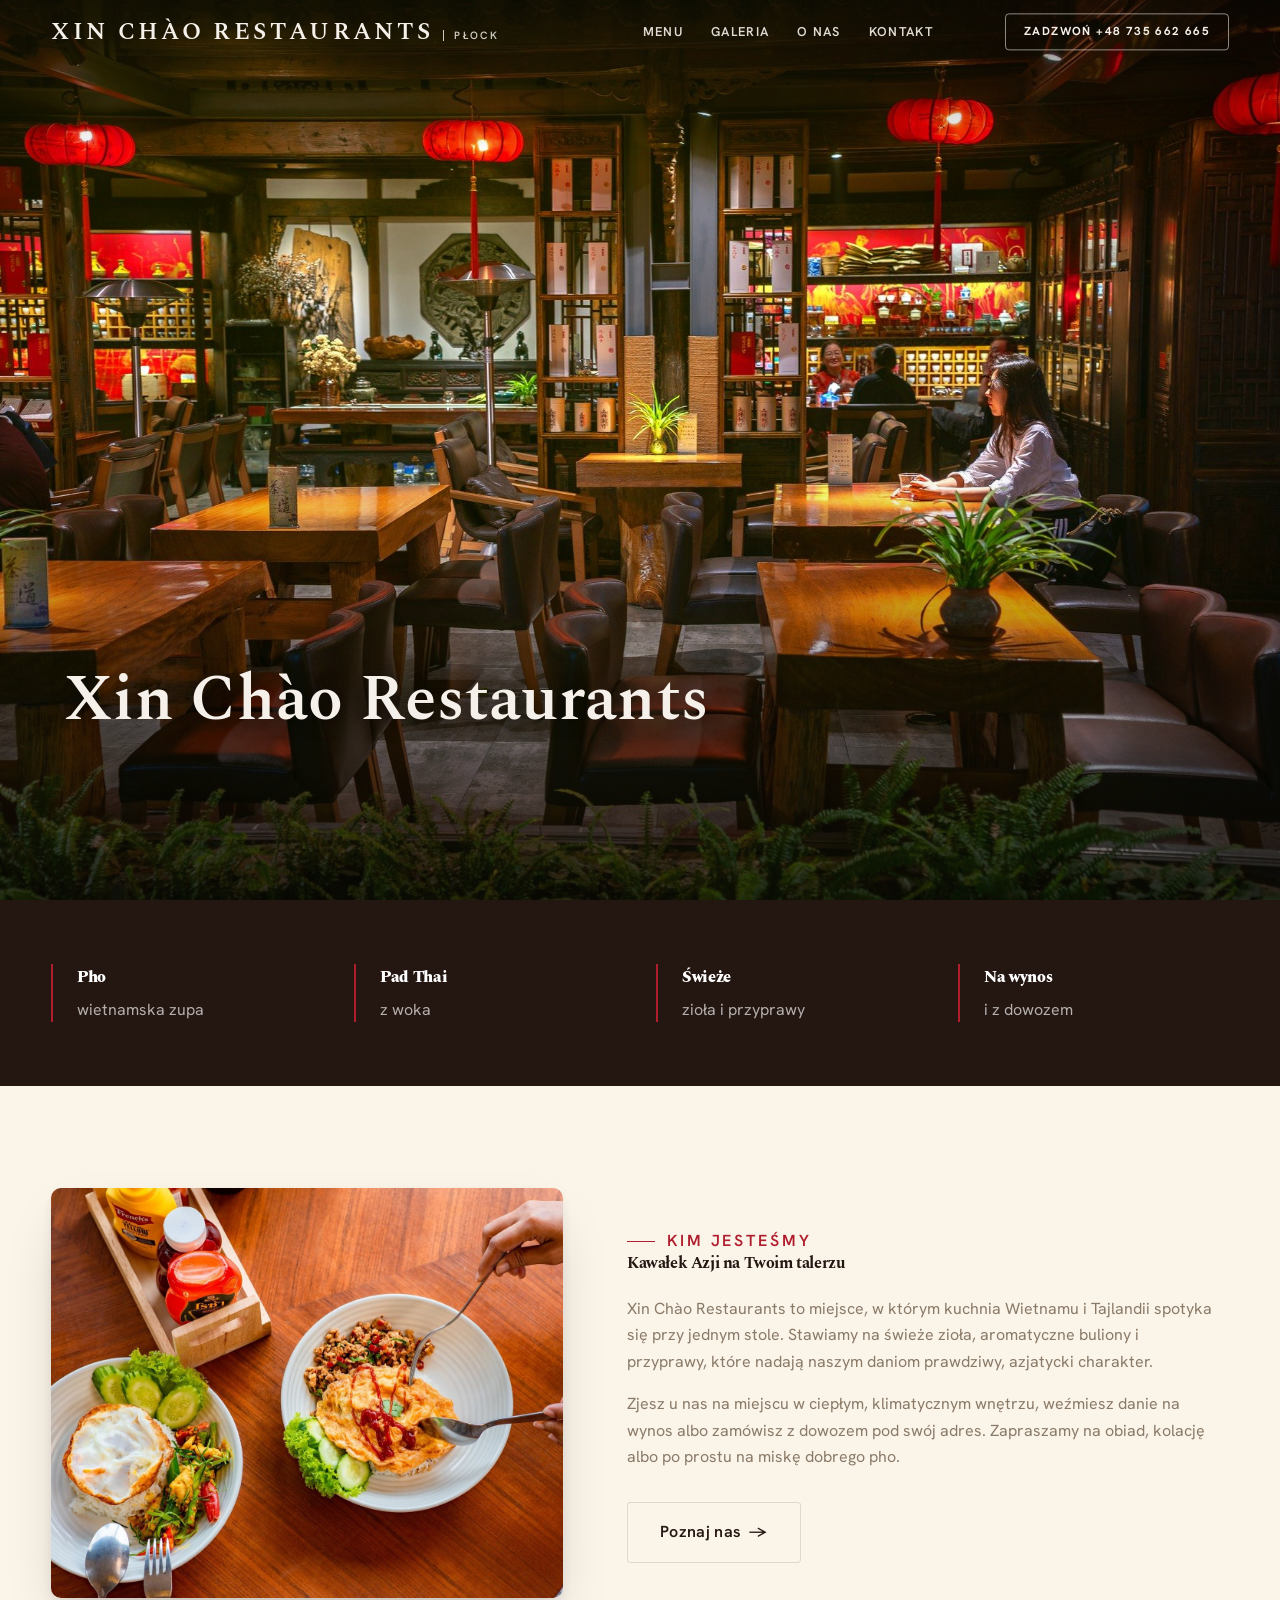
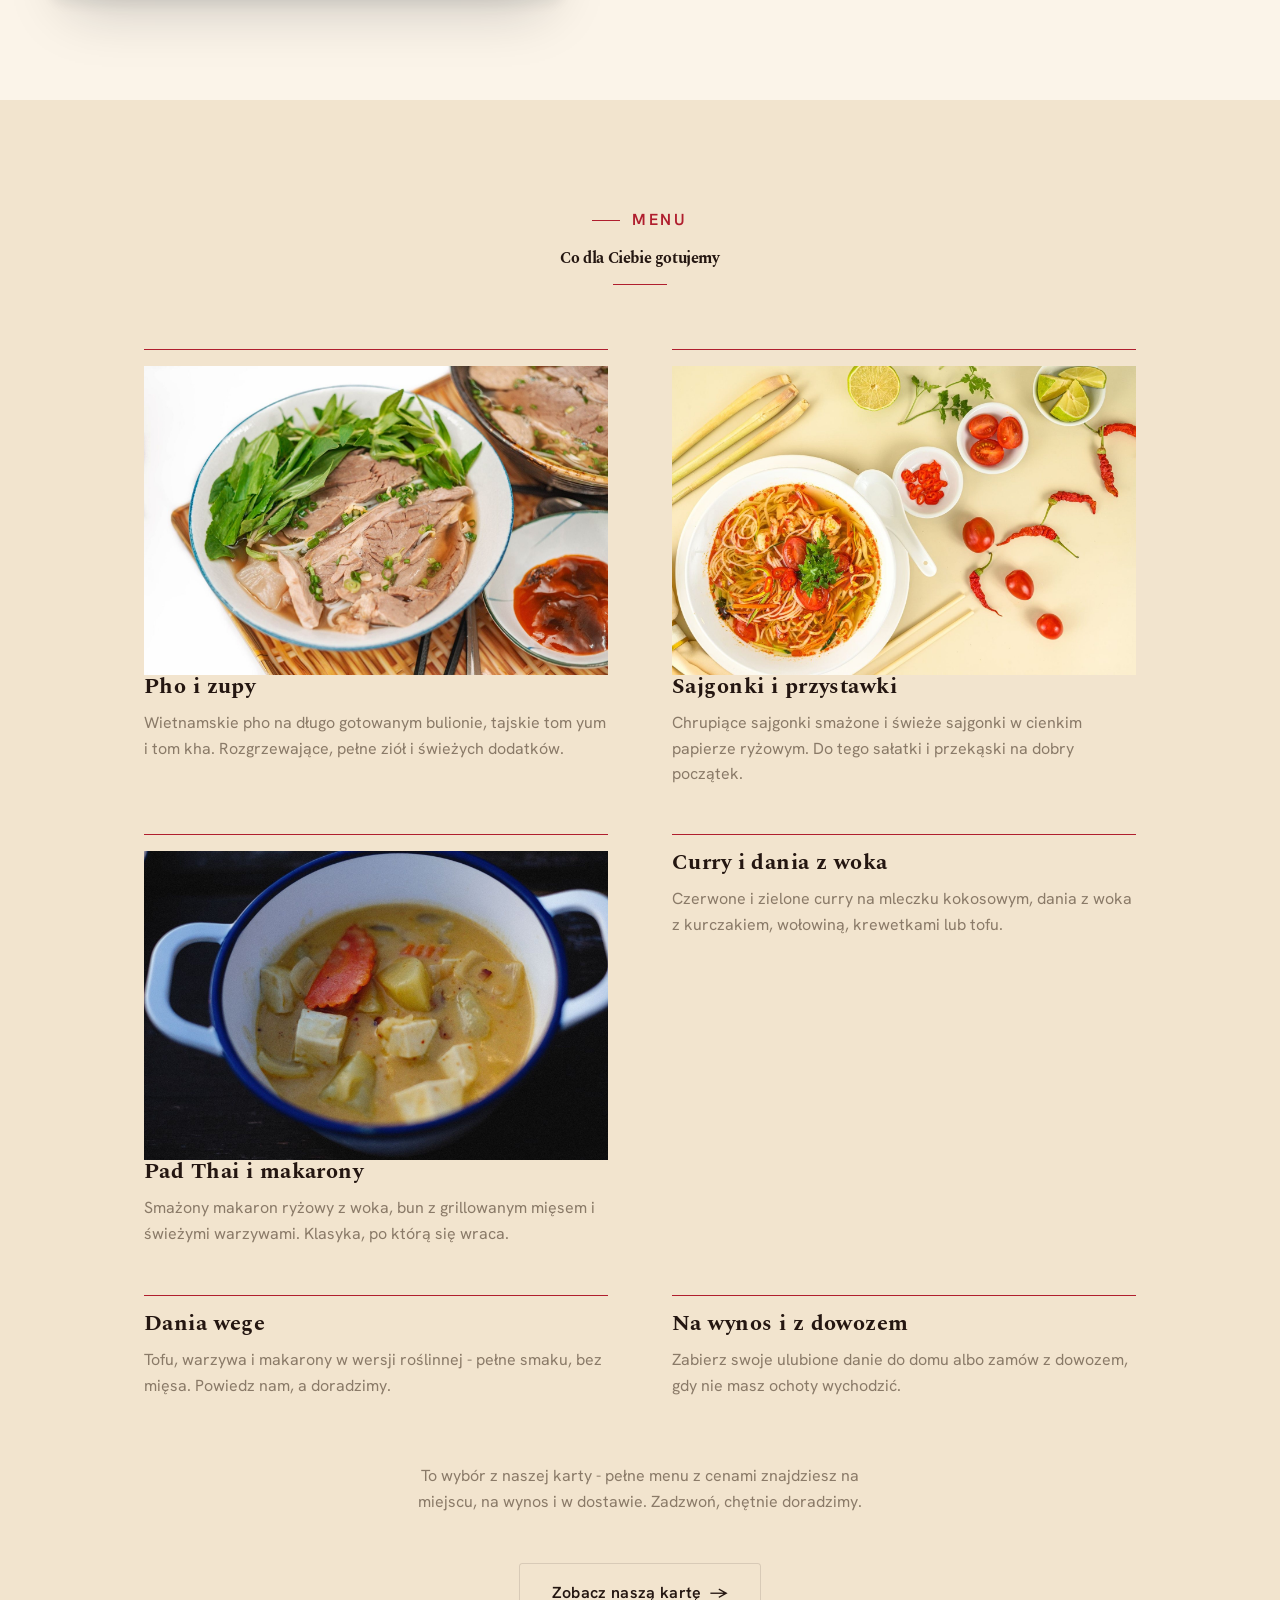
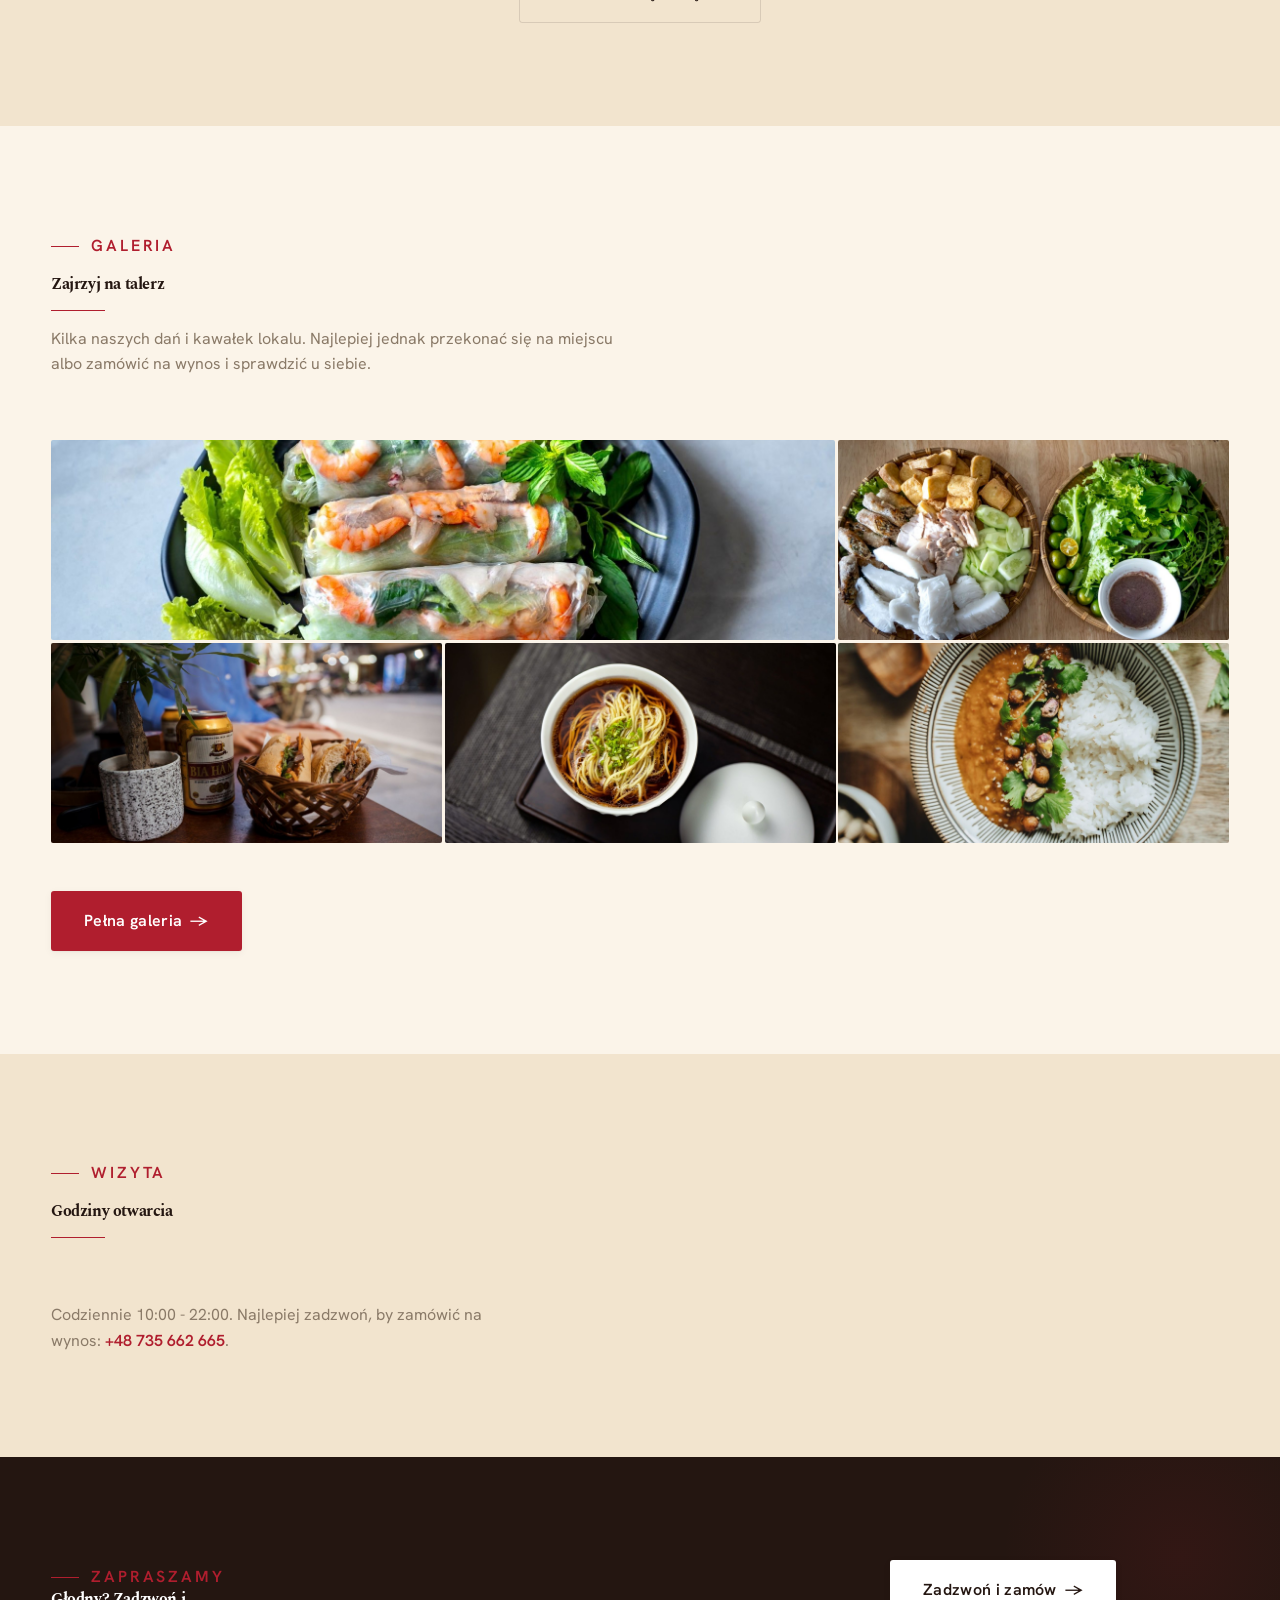
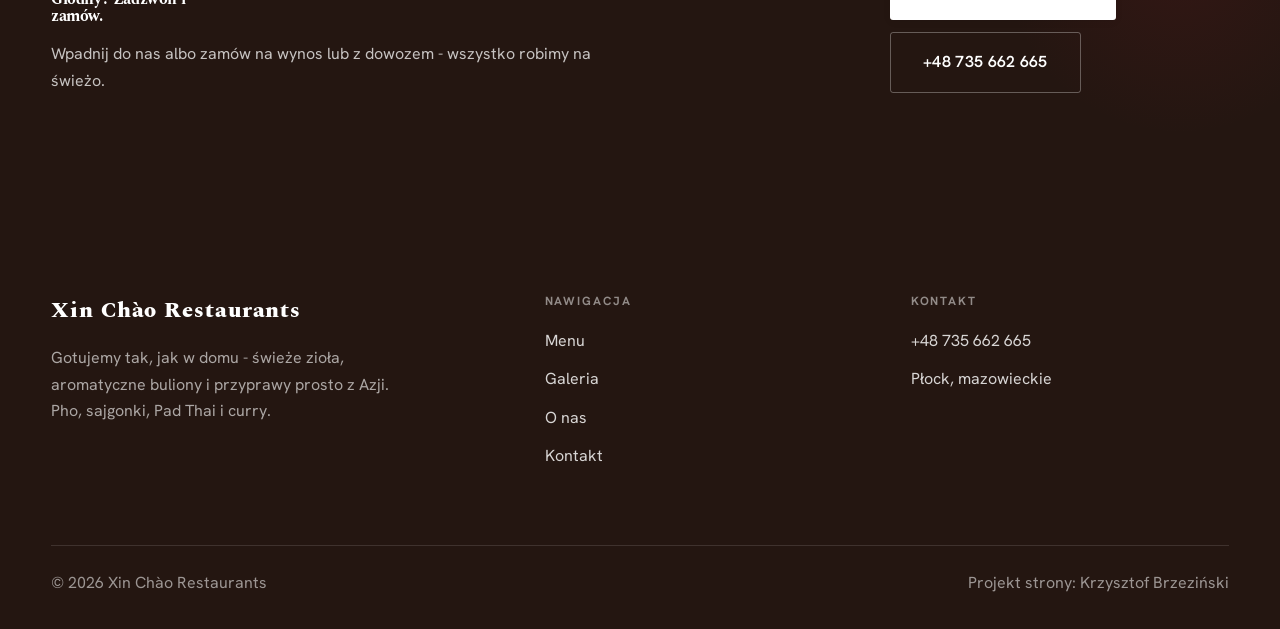
==== index.html @ 5e4e9ebb "Strona demo: xin-ch-o-restaurants" ====
<!DOCTYPE html>
<html lang="pl">
<head>
<meta charset="UTF-8">
<meta name="viewport" content="width=device-width, initial-scale=1.0">
<title>Xin Chào Restaurants - Kuchnia wietnamska i tajska · Płock</title>
<meta name="description" content="Xin Chào Restaurants - autentyczna kuchnia Wietnamu i Tajlandii, Płock. Pho, sajgonki, Pad Thai, aromatyczne curry i makarony. Na miejscu, na wynos i z dowozem.">
<link rel="preconnect" href="https://fonts.googleapis.com">
<link rel="preconnect" href="https://fonts.gstatic.com" crossorigin>
<link href="https://fonts.googleapis.com/css2?family=Spectral:wght@500;600;700&family=Hanken+Grotesk:wght@400;500;600&display=swap" rel="stylesheet">
<link rel="stylesheet" href="assets/styles.css">
</head>
<body>

<header class="nav">
  <div class="wrap nav-inner">
    <a class="brand" href="index.html"><span class="name">Xin Chào Restaurants</span><span class="sub">Płock</span></a>
    <nav class="nav-links">
      <a href="oferta.html">Menu</a>
      <a href="realizacje.html">Galeria</a>
      <a href="o-nas.html">O nas</a>
      <a href="kontakt.html">Kontakt</a>
      <a href="tel:+48735662665" class="btn btn-accent">Zadzwoń +48 735 662 665</a>
    </nav>
    <button class="nav-toggle" aria-label="Menu"><span></span><span></span><span></span></button>
  </div>
</header>

<section class="hero-gastro">
  <img class="hg-bg" src="img/hero.jpg" alt="Xin Chào Restaurants">
  <div class="hg-veil"></div>
  <p class="hg-tagline">Xin Chào Restaurants</p>
</section>
<section class="strip" style="padding-block:0">
  <div class="wrap">
    <div class="item reveal"><div class="k">Pho</div><div class="v">wietnamska zupa</div></div>
    <div class="item reveal"><div class="k">Pad Thai</div><div class="v">z woka</div></div>
    <div class="item reveal"><div class="k">Świeże</div><div class="v">zioła i przyprawy</div></div>
    <div class="item reveal"><div class="k">Na wynos</div><div class="v">i z dowozem</div></div>
  </div>
</section>
<section>
  <div class="wrap split">
    <div class="split-art reveal"><img src="img/g5.jpg" alt="Xin Chào Restaurants - nasz lokal" loading="lazy"></div>
    <div class="split-copy reveal">
      <span class="eyebrow">Kim jesteśmy</span>
      <h2>Kawałek Azji na Twoim talerzu</h2>
      <p class="muted">Xin Chào Restaurants to miejsce, w którym kuchnia Wietnamu i Tajlandii spotyka się przy jednym stole. Stawiamy na świeże zioła, aromatyczne buliony i przyprawy, które nadają naszym daniom prawdziwy, azjatycki charakter.</p>
      <p class="muted">Zjesz u nas na miejscu w ciepłym, klimatycznym wnętrzu, weźmiesz danie na wynos albo zamówisz z dowozem pod swój adres. Zapraszamy na obiad, kolację albo po prostu na miskę dobrego pho.</p>
      <a href="o-nas.html" class="btn btn-ghost">Poznaj nas <span class="arr">→</span></a>
    </div>
  </div>
</section>
<section id="menu" class="menu-sec">
  <div class="wrap">
    <div class="head center reveal">
      <span class="eyebrow">Menu</span>
      <h2>Co dla Ciebie gotujemy</h2>
    </div>
    <div class="menu-cats has-prev">
      <div class="menu-cat reveal"><img class="mc-prev" src="img/g1.jpg" alt="" loading="lazy"><h3>Pho i zupy</h3><p>Wietnamskie pho na długo gotowanym bulionie, tajskie tom yum i tom kha. Rozgrzewające, pełne ziół i świeżych dodatków.</p></div>
      <div class="menu-cat reveal"><img class="mc-prev" src="img/g3.jpg" alt="" loading="lazy"><h3>Sajgonki i przystawki</h3><p>Chrupiące sajgonki smażone i świeże sajgonki w cienkim papierze ryżowym. Do tego sałatki i przekąski na dobry początek.</p></div>
      <div class="menu-cat reveal"><img class="mc-prev" src="img/g4.jpg" alt="" loading="lazy"><h3>Pad Thai i makarony</h3><p>Smażony makaron ryżowy z woka, bun z grillowanym mięsem i świeżymi warzywami. Klasyka, po którą się wraca.</p></div>
      <div class="menu-cat reveal"><h3>Curry i dania z woka</h3><p>Czerwone i zielone curry na mleczku kokosowym, dania z woka z kurczakiem, wołowiną, krewetkami lub tofu.</p></div>
      <div class="menu-cat reveal"><h3>Dania wege</h3><p>Tofu, warzywa i makarony w wersji roślinnej - pełne smaku, bez mięsa. Powiedz nam, a doradzimy.</p></div>
      <div class="menu-cat reveal"><h3>Na wynos i z dowozem</h3><p>Zabierz swoje ulubione danie do domu albo zamów z dowozem, gdy nie masz ochoty wychodzić.</p></div>
    </div>
    <p class="menu-note">To wybór z naszej karty - pełne menu z cenami znajdziesz na miejscu, na wynos i w dostawie. Zadzwoń, chętnie doradzimy.</p>
    <div style="text-align:center;margin-top:var(--space-7)" class="reveal"><a href="oferta.html" class="btn btn-ghost">Zobacz naszą kartę <span class="arr">→</span></a></div>
  </div>
</section>
<section>
  <div class="wrap">
    <div class="head reveal">
      <span class="eyebrow">Galeria</span>
      <h2>Zajrzyj na talerz</h2>
      <p>Kilka naszych dań i kawałek lokalu. Najlepiej jednak przekonać się na miejscu albo zamówić na wynos i sprawdzić u siebie.</p>
    </div>
    <div class="gallery">
      <div class="tile t-two3 reveal"><img src="img/g2.jpg" alt="Świeże sajgonki" loading="lazy"><div class="cap">Świeże sajgonki</div></div>
      <div class="tile t-third reveal"><img src="img/g6.jpg" alt="Bun z grillowanym mięsem" loading="lazy"><div class="cap">Bun z grillowanym mięsem</div></div>
      <div class="tile t-third reveal"><img src="img/g7.jpg" alt="Xin Chào Restaurants" loading="lazy"></div>
      <div class="tile t-third reveal"><img src="img/g8.jpg" alt="Xin Chào Restaurants" loading="lazy"></div>
      <div class="tile t-third reveal"><img src="img/g9.jpg" alt="Xin Chào Restaurants" loading="lazy"></div>
    </div>
    <div style="margin-top:var(--space-7)" class="reveal"><a href="realizacje.html" class="btn btn-accent">Pełna galeria <span class="arr">→</span></a></div>
  </div>
</section>
<section class="trust">
  <div class="wrap">
    <div class="head reveal">
      <span class="eyebrow">Wizyta</span>
      <h2>Godziny otwarcia</h2>
    </div>
    <p class="reveal" style="color:var(--muted);max-width:48ch">Codziennie 10:00 - 22:00. Najlepiej zadzwoń, by zamówić na wynos: <a href="tel:+48735662665" style="color:var(--accent);font-weight:600">+48 735 662 665</a>.</p>
  </div>
</section>
<section class="cta">
  <div class="wrap">
    <div class="reveal">
      <span class="eyebrow">Zapraszamy</span>
      <h2>Głodny? Zadzwoń i zamów.</h2>
      <p>Wpadnij do nas albo zamów na wynos lub z dowozem - wszystko robimy na świeżo.</p>
    </div>
    <div class="cta-actions reveal">
      <a href="kontakt.html" class="btn btn-light">Zadzwoń i zamów <span class="arr">→</span></a>
      <a href="tel:+48735662665" class="btn btn-ghost" style="color:#fff;border-color:rgba(255,255,255,.3)">+48 735 662 665</a>
    </div>
  </div>
</section>

<footer>
  <div class="wrap">
    <div class="foot-grid">
      <div class="foot-brand">
        <div class="name">Xin Chào Restaurants</div>
        <p>Gotujemy tak, jak w domu - świeże zioła, aromatyczne buliony i przyprawy prosto z Azji. Pho, sajgonki, Pad Thai i curry.</p>
      </div>
      <div class="foot-col">
        <h4>Nawigacja</h4>
        <a href="oferta.html">Menu</a>
        <a href="realizacje.html">Galeria</a>
        <a href="o-nas.html">O nas</a>
        <a href="kontakt.html">Kontakt</a>
      </div>
      <div class="foot-col">
        <h4>Kontakt</h4>
        <a href="tel:+48735662665">+48 735 662 665</a>
        <p>Płock, mazowieckie</p>
      </div>
    </div>
    <div class="foot-bot">
      <span>© 2026 Xin Chào Restaurants</span>
      <span>Projekt strony: Krzysztof Brzeziński</span>
    </div>
  </div>
</footer>
<div class="sticky-reserve"><a class="sr-book" href="kontakt.html">Zadzwoń i zamów</a><a class="sr-call" href="tel:+48735662665" aria-label="Zadzwoń"><svg class="ico-tel" width="16" height="16" viewBox="0 0 24 24" fill="none" aria-hidden="true"><path d="M6.6 10.8a15.5 15.5 0 0 0 6.6 6.6l2.2-2.2a1 1 0 0 1 1-.24 11.4 11.4 0 0 0 3.6.58 1 1 0 0 1 1 1V20a1 1 0 0 1-1 1A17 17 0 0 1 3 4a1 1 0 0 1 1-1h3.5a1 1 0 0 1 1 1c0 1.25.2 2.46.58 3.6a1 1 0 0 1-.25 1l-2.23 2.2Z" fill="currentColor"/></svg></a></div>

<script src="assets/main.js"></script>
</body>
</html>
---- assets/styles.css ----
/* ============================================================
   STOLBASZ — premium, architektoniczny B2B fit-out
   Jasna paleta, zero brązu. System wg premium-web-craft.
   Projekt strony: Krzysztof Brzeziński
   ============================================================ */

:root{
  /* PALETA — jasna, architektoniczna, chłodna */
  --paper:#FBF4E9;          /* główne tło */
  --paper-2:#F2E4CE;        /* sekcje alternatywne (chłodny jasny szary) */
  --paper-3:#F2E4CE;        /* delikatne wypełnienia */
  --ink:#241611;            /* tekst główny — chłodny grafit */
  --ink-soft:#43291F;       /* nagłówki drugorzędne */
  --muted:#8A7A68;          /* tekst poboczny */
  --line:rgba(36,22,17,.12);/* hairline */
  --accent:#B01E2E;         /* stonowany petrol-slate — jedyny akcent */
  --accent-d:#8A121F;
  --accent-soft:rgba(176,30,46,.10);
  --dark:#241611;           /* sekcje ciemne (stopka/CTA) */

  /* ODSTĘPY — skala 4/8 */
  --space-1:4px; --space-2:8px; --space-3:12px; --space-4:16px; --space-5:24px;
  --space-6:32px; --space-7:48px; --space-8:64px; --space-9:96px; --space-10:128px;

  /* TYPOGRAFIA — fluid clamp() */
  --text-sm:clamp(.82rem,.8rem+.1vw,.9rem);
  --text-base:clamp(1rem,.97rem+.15vw,1.1rem);
  --text-lg:clamp(1.12rem,1.05rem+.3vw,1.3rem);
  --text-h3:clamp(1.2rem,1.1rem+.5vw,1.5rem);
  --text-h2:clamp(1.9rem,1.5rem+1.9vw,2.8rem);
  --text-h1:clamp(2.6rem,1.9rem+3.6vw,4.6rem);

  /* PROMIENIE — architektoniczne, raczej ostre */
  --r-sm:3px; --r-md:6px; --r-lg:10px;

  /* RUCH */
  --ease:cubic-bezier(.25,.46,.45,.94); --dur:.24s;

  /* CIENIE — miękkie, warstwowe */
  --sh-sm:0 1px 2px rgba(16,24,32,.04), 0 2px 8px rgba(16,24,32,.05);
  --sh-md:0 2px 6px rgba(16,24,32,.05), 0 12px 28px -8px rgba(16,24,32,.12);
  --sh-lg:0 6px 14px rgba(16,24,32,.07), 0 26px 56px -18px rgba(16,24,32,.22);

  --hairline:1px solid var(--line);

  --font-display:'Spectral',serif;
  --font-body:'Hanken Grotesk',sans-serif;
}

*{box-sizing:border-box;margin:0;padding:0}
html{scroll-behavior:smooth}
body{
  font-family:var(--font-body);
  font-size:var(--text-base);
  line-height:1.65;
  color:var(--ink);
  background:var(--paper);
  -webkit-font-smoothing:antialiased;
  text-rendering:optimizeLegibility;
}
img{max-width:100%;display:block}
a{color:inherit;text-decoration:none}

.wrap{width:min(92%,1180px);margin-inline:auto}
section{padding-block:clamp(52px,6.5vw,96px)}

h1,h2,h3{font-family:var(--font-display);font-weight:700;line-height:1.08;letter-spacing:-.02em;color:var(--ink)}
h1{font-size:var(--text-h1);letter-spacing:-.035em}
h2{font-size:var(--text-h2);letter-spacing:-.025em}
h3{font-size:var(--text-h3)}
p{max-width:65ch}

.eyebrow{
  font-family:var(--font-body);
  font-size:var(--text-sm);
  font-weight:600;
  letter-spacing:.18em;
  text-transform:uppercase;
  color:var(--accent);
  display:inline-flex;align-items:center;gap:var(--space-3);
}
.eyebrow::before{content:"";width:28px;height:1px;background:var(--accent);display:inline-block}

.muted{color:var(--muted)}
.lead{font-size:var(--text-lg);line-height:1.55;color:var(--ink-soft);max-width:50ch}

/* ---------- BUTTONS ---------- */
.btn{
  display:inline-flex;align-items:center;gap:var(--space-2);
  font-weight:600;font-size:var(--text-sm);letter-spacing:.02em;
  padding:var(--space-4) var(--space-6);
  border-radius:var(--r-sm);
  transition:transform var(--dur) var(--ease),box-shadow var(--dur) var(--ease),background var(--dur) var(--ease);
  cursor:pointer;border:1px solid transparent;
}
.btn-accent{background:var(--accent);color:#fff;box-shadow:var(--sh-sm)}
.btn-accent:hover{background:var(--accent-d);transform:translateY(-2px);box-shadow:var(--sh-md)}
.btn-accent:active{transform:translateY(0);box-shadow:var(--sh-sm)}
.btn-ghost{background:transparent;color:var(--ink);border-color:var(--line)}
.btn-ghost:hover{border-color:var(--accent);color:var(--accent);transform:translateY(-2px)}
.btn-light{background:#fff;color:var(--ink);box-shadow:var(--sh-sm)}
.btn-light:hover{transform:translateY(-2px);box-shadow:var(--sh-md)}
.btn .arr{transition:transform var(--dur) var(--ease)}
.btn:hover .arr{transform:translateX(4px)}

/* ---------- NAV ---------- */
.nav{
  position:sticky;top:0;z-index:50;
  background:color-mix(in srgb,var(--paper) 88%,transparent);
  backdrop-filter:saturate(140%) blur(10px);
  border-bottom:var(--hairline);
}
.nav-inner{display:flex;align-items:center;justify-content:space-between;height:72px}
.brand{display:flex;flex-direction:column;line-height:1}
.brand .name{font-family:var(--font-display);font-weight:800;font-size:1.35rem;letter-spacing:.04em}
.brand .sub{font-size:.62rem;letter-spacing:.34em;text-transform:uppercase;color:var(--muted);margin-top:5px}
.nav-links{display:flex;align-items:center;gap:var(--space-6)}
.nav-links a{font-size:var(--text-sm);font-weight:500;color:var(--ink-soft);position:relative;padding-block:4px;transition:color var(--dur) var(--ease)}
.nav-links a::after{content:"";position:absolute;left:0;bottom:0;width:0;height:1.5px;background:var(--accent);transition:width var(--dur) var(--ease)}
.nav-links a:hover,.nav-links a.active{color:var(--ink)}
.nav-links a:hover::after,.nav-links a.active::after{width:100%}
.nav-links .btn{padding:var(--space-2) var(--space-5)}
/* przyciski w nav: właściwy kolor (przebij .nav-links a) + bez podkreślenia */
.nav-links a.btn-accent{color:#fff}
.nav-links a.btn-ghost,.nav-links a.btn-light{color:var(--ink)}
.nav-links a.btn::after{display:none}
.nav-toggle{display:none;background:none;border:none;cursor:pointer;flex-direction:column;gap:5px;padding:8px}
.nav-toggle span{width:24px;height:2px;background:var(--ink);transition:var(--dur)}

/* ---------- HERO (split) ---------- */
.hero{position:relative;overflow:hidden;border-bottom:var(--hairline)}
.hero-grid{display:grid;grid-template-columns:1.05fr .95fr;gap:clamp(24px,4vw,60px);align-items:center;
  padding-block:clamp(36px,4.5vw,64px)}
.hero-copy .eyebrow{margin-bottom:var(--space-5)}
.hero-copy h1{margin-bottom:var(--space-5)}
.hero-copy .lead{margin-bottom:var(--space-7)}
.hero-actions{display:flex;flex-wrap:wrap;gap:var(--space-4)}
.hero-art{position:relative;aspect-ratio:4/3;border-radius:var(--r-lg);overflow:hidden;box-shadow:var(--sh-lg)}
.hero-art img{width:100%;height:100%;object-fit:cover}
.hero-art::after{content:"";position:absolute;inset:0;background:linear-gradient(180deg,transparent 55%,rgba(18,24,28,.28))}
.hero-badge{position:absolute;left:var(--space-5);bottom:var(--space-5);z-index:2;
  background:rgba(252,252,251,.94);backdrop-filter:blur(4px);
  border-radius:var(--r-md);padding:var(--space-4) var(--space-5);box-shadow:var(--sh-md);max-width:78%}
.hero-badge strong{display:block;font-family:var(--font-display);font-size:1rem;letter-spacing:-.01em}
.hero-badge span{font-size:var(--text-sm);color:var(--muted)}

/* ---------- HERO duży / kinowy (strona główna) ---------- */
.hero-cine{position:relative;min-height:clamp(560px,82vh,840px);min-height:clamp(560px,82svh,840px);display:flex;align-items:center;overflow:hidden;border-bottom:var(--hairline)}
.hero-cine>img{position:absolute;inset:0;width:100%;height:100%;object-fit:cover;z-index:0}
.hero-cine::after{content:"";position:absolute;inset:0;z-index:1;
  background:linear-gradient(95deg,rgba(13,18,23,.86) 0%,rgba(13,18,23,.64) 32%,rgba(13,18,23,.24) 62%,rgba(13,18,23,.04) 100%)}
.hero-cine .wrap{position:relative;z-index:2;padding-block:var(--space-8)}
.hero-cine .hero-copy{max-width:660px}
.hero-cine .eyebrow{color:#fff;margin-bottom:var(--space-5)}
.hero-cine .eyebrow::before{background:#fff}
.hero-cine h1{color:#fff;margin-bottom:var(--space-5);font-size:clamp(2.9rem,2rem+4.4vw,5.2rem)}
.hero-cine .lead{color:rgba(255,255,255,.92);max-width:48ch;margin-bottom:var(--space-7)}
.hero-cine .hero-actions{display:flex;flex-wrap:wrap;gap:var(--space-4)}
@media(max-width:680px){
  .hero-cine{min-height:clamp(520px,76vh,640px);min-height:clamp(520px,76svh,640px);align-items:flex-end}
  .hero-cine::after{background:linear-gradient(0deg,rgba(13,18,23,.9) 6%,rgba(13,18,23,.45) 55%,rgba(13,18,23,.25) 100%)}
  .hero-cine .wrap{padding-bottom:var(--space-9)}
}

/* full-bleed hero variant (podstrony) */
.pagehead{position:relative;min-height:46vh;min-height:46svh;display:flex;align-items:flex-end;overflow:hidden;border-bottom:var(--hairline)}
.pagehead img{position:absolute;inset:0;width:100%;height:100%;object-fit:cover}
.pagehead::after{content:"";position:absolute;inset:0;background:linear-gradient(180deg,rgba(18,24,28,.25),rgba(18,24,28,.62))}
.pagehead .wrap{position:relative;z-index:2;padding-block:var(--space-9);color:#fff}
.pagehead h1{color:#fff;max-width:18ch}
.pagehead .eyebrow{color:#fff}
.pagehead .eyebrow::before{background:#fff}
.pagehead p{color:rgba(255,255,255,.86);margin-top:var(--space-4);max-width:54ch}

/* ---------- STRIP (pasek skrótów / liczby) ---------- */
.strip{background:var(--dark);color:#fff}
.strip .wrap{display:grid;grid-template-columns:repeat(4,1fr);gap:var(--space-6);padding-block:var(--space-8)}
.strip .item .k{font-family:var(--font-display);font-size:clamp(1.6rem,1.2rem+1.4vw,2.4rem);font-weight:800;letter-spacing:-.02em;color:#fff}
.strip .item .v{font-size:var(--text-sm);color:rgba(255,255,255,.66);margin-top:var(--space-2);line-height:1.45}
.strip .item{border-left:2px solid var(--accent);padding-left:var(--space-5)}

/* ---------- SECTION HEAD ---------- */
.head{max-width:48rem;margin-bottom:var(--space-8)}
.head.center{margin-inline:auto;text-align:center}
.head .eyebrow{margin-bottom:var(--space-4)}
.head h2{margin-bottom:var(--space-4)}
.head p{color:var(--muted);font-size:var(--text-lg);line-height:1.55}
.head.center p{margin-inline:auto}

/* ---------- INTRO SPLIT ---------- */
.split{display:grid;grid-template-columns:.92fr 1.08fr;gap:clamp(28px,5vw,80px);align-items:center}
.split.rev{grid-template-columns:1.08fr .92fr}
.split.rev .split-art{order:-1}
.split-art{position:relative;aspect-ratio:5/4;border-radius:var(--r-lg);overflow:hidden;box-shadow:var(--sh-lg)}
.split-art img{width:100%;height:100%;object-fit:cover}
.split-copy h2{margin-bottom:var(--space-5)}
.split-copy p+p{margin-top:var(--space-4)}
.split-copy .btn{margin-top:var(--space-6)}

/* ---------- SERVICES (zakres) ---------- */
.svc-grid{display:grid;grid-template-columns:repeat(auto-fit,minmax(280px,1fr));gap:var(--space-5)}
.svc{background:#fff;border:var(--hairline);border-radius:var(--r-md);padding:var(--space-7) var(--space-6);
  transition:transform var(--dur) var(--ease),box-shadow var(--dur) var(--ease),border-color var(--dur) var(--ease);
  position:relative;overflow:hidden}
.svc::before{content:"";position:absolute;left:0;top:0;width:3px;height:0;background:var(--accent);transition:height var(--dur) var(--ease)}
.svc:hover{transform:translateY(-4px);box-shadow:var(--sh-md);border-color:transparent}
.svc:hover::before{height:100%}
.svc .ic{font-family:var(--font-display);font-size:.8rem;font-weight:700;letter-spacing:.12em;color:var(--accent);margin-bottom:var(--space-4)}
.svc h3{margin-bottom:var(--space-3);font-size:1.22rem}
.svc p{color:var(--muted);font-size:var(--text-base);line-height:1.6}

/* big detailed service rows */
.svc-row{display:grid;grid-template-columns:.8fr 1.2fr;gap:clamp(20px,4vw,60px);align-items:center;padding-block:var(--space-8)}
.svc-row+.svc-row{border-top:var(--hairline)}
.svc-row.rev{grid-template-columns:1.2fr .8fr}
.svc-row.rev .svc-row-art{order:-1}
.svc-row-art{aspect-ratio:4/3;border-radius:var(--r-md);overflow:hidden;box-shadow:var(--sh-md)}
.svc-row-art img{width:100%;height:100%;object-fit:cover}
.svc-row h3{font-size:1.5rem;margin-bottom:var(--space-4)}
.svc-row .num{font-family:var(--font-display);font-size:.85rem;font-weight:700;letter-spacing:.14em;color:var(--accent);display:block;margin-bottom:var(--space-3)}
.svc-row ul{list-style:none;margin-top:var(--space-4);display:flex;flex-direction:column;gap:var(--space-2)}
.svc-row li{position:relative;padding-left:var(--space-5);color:var(--muted);font-size:var(--text-base)}
.svc-row li::before{content:"";position:absolute;left:0;top:.62em;width:8px;height:1px;background:var(--accent)}

/* ---------- GALLERY (realizacje) ---------- */
.gallery{display:grid;grid-template-columns:repeat(12,1fr);gap:var(--space-4);grid-auto-rows:200px}
/* GALERIA MASONRY — pionowe zdjęcia (portrety beauty/wellness) bez przycinania: kolumny, height auto */
.gallery-masonry{column-count:3;column-gap:var(--space-4)}
@media(max-width:900px){.gallery-masonry{column-count:2}}
@media(max-width:560px){.gallery-masonry{column-count:1}}
.gallery-masonry .m-tile{break-inside:avoid;margin:0 0 var(--space-4);padding:0;position:relative;overflow:hidden;border-radius:var(--r-md);border:1px solid var(--line)}
.gallery-masonry .m-tile img{width:100%;height:auto;display:block}
.gallery-masonry .m-tile .cap{position:absolute;left:0;right:0;bottom:0;padding:var(--space-4);color:#fff;background:linear-gradient(0deg,rgba(0,0,0,.55),transparent);font-size:var(--text-sm)}
.tile{position:relative;overflow:hidden;border-radius:var(--r-md);box-shadow:var(--sh-sm);
  transition:transform var(--dur) var(--ease),box-shadow var(--dur) var(--ease)}
.tile img{width:100%;height:100%;object-fit:cover;transition:transform .6s var(--ease)}
.tile:hover{box-shadow:var(--sh-md)}
.tile:hover img{transform:scale(1.05)}
.tile .cap{position:absolute;left:0;right:0;bottom:0;padding:var(--space-5) var(--space-4) var(--space-4);
  background:linear-gradient(transparent,rgba(18,24,28,.78));color:#fff;
  font-size:var(--text-sm);font-weight:600;letter-spacing:.01em;
  opacity:0;transform:translateY(8px);transition:var(--dur) var(--ease)}
.tile:hover .cap{opacity:1;transform:translateY(0)}
.tile .cap small{display:block;font-weight:400;opacity:.78;letter-spacing:.04em;text-transform:uppercase;font-size:.66rem;margin-top:3px}
/* bento spans */
.t-wide{grid-column:span 6}
.t-tall{grid-column:span 6;grid-row:span 2}
.t-std{grid-column:span 6}
.t-third{grid-column:span 4}
.t-two3{grid-column:span 8}

/* ---------- TRUST / WIARYGODNOŚĆ ---------- */
.trust{background:var(--paper-2)}
.trust-grid{display:grid;grid-template-columns:repeat(auto-fit,minmax(240px,1fr));gap:var(--space-5);margin-top:var(--space-7)}
.trust-card{background:#fff;border-radius:var(--r-md);padding:var(--space-7) var(--space-6);box-shadow:var(--sh-sm);border-top:3px solid var(--accent)}
.trust-card .big{font-family:var(--font-display);font-size:clamp(1.8rem,1.3rem+1.6vw,2.6rem);font-weight:800;letter-spacing:-.02em;color:var(--ink);line-height:1}
.trust-card h3{font-size:1.12rem;margin:var(--space-3) 0 var(--space-2)}
.trust-card p{color:var(--muted);font-size:var(--text-base);line-height:1.55}

/* ---------- CTA band ---------- */
.cta{background:var(--dark);color:#fff;position:relative;overflow:hidden}
.cta .wrap{display:grid;grid-template-columns:1.4fr .6fr;gap:var(--space-7);align-items:center;position:relative;z-index:2}
.cta h2{color:#fff;max-width:20ch}
.cta p{color:rgba(255,255,255,.74);margin-top:var(--space-4)}
.cta-actions{display:flex;flex-direction:column;gap:var(--space-3);align-items:flex-start}
.cta::before{content:"";position:absolute;right:-80px;top:-80px;width:360px;height:360px;border-radius:50%;
  background:radial-gradient(circle,var(--accent-soft),transparent 70%)}

/* ---------- CONTACT ---------- */
.contact-grid{display:grid;grid-template-columns:.85fr 1.15fr;gap:clamp(28px,4vw,56px);align-items:start}
.info-list{display:flex;flex-direction:column;gap:var(--space-2)}
.info-row{display:flex;gap:var(--space-4);align-items:flex-start;padding-block:var(--space-4);border-bottom:var(--hairline)}
.info-row .ic{flex:none;width:42px;height:42px;display:grid;place-items:center;border-radius:50%;
  background:var(--accent-soft);color:var(--accent);font-size:1.05rem}
.info-row .lbl{font-size:.72rem;letter-spacing:.14em;text-transform:uppercase;color:var(--muted)}
.info-row .val{font-weight:600;font-size:var(--text-base);margin-top:2px}
.info-row a.val:hover{color:var(--accent)}
.map{border:none;border-radius:var(--r-lg);box-shadow:var(--sh-md);width:100%;height:100%;min-height:380px;filter:grayscale(.2) contrast(1.02)}
.form{background:#fff;border:var(--hairline);border-radius:var(--r-lg);padding:clamp(24px,3vw,40px);box-shadow:var(--sh-sm)}
.form .fld{margin-bottom:var(--space-5)}
.form label{display:block;font-size:var(--text-sm);font-weight:600;margin-bottom:var(--space-2)}
.form input,.form textarea{width:100%;font-family:inherit;font-size:var(--text-base);color:var(--ink);
  padding:var(--space-4);border:var(--hairline);border-radius:var(--r-sm);background:var(--paper);transition:border-color var(--dur)}
.form input:focus,.form textarea:focus{outline:none;border-color:var(--accent);background:#fff}
.form textarea{resize:vertical;min-height:120px}
.form .note{font-size:var(--text-sm);color:var(--muted);margin-top:var(--space-3)}

/* ---------- FOOTER ---------- */
footer{background:var(--dark);color:#fff;padding-block:var(--space-9) var(--space-6)}
.foot-grid{display:grid;grid-template-columns:1.4fr 1fr 1fr;gap:var(--space-7);margin-bottom:var(--space-8)}
.foot-brand .name{font-family:var(--font-display);font-weight:800;font-size:1.4rem;letter-spacing:.04em}
.foot-brand p{color:rgba(255,255,255,.62);margin-top:var(--space-4);font-size:var(--text-base);max-width:38ch}
.foot-col h4{font-size:.74rem;letter-spacing:.16em;text-transform:uppercase;color:rgba(255,255,255,.5);margin-bottom:var(--space-4)}
.foot-col a,.foot-col p{display:block;color:rgba(255,255,255,.82);font-size:var(--text-base);margin-bottom:var(--space-3)}
.foot-col a:hover{color:#fff}
.foot-bot{border-top:1px solid rgba(255,255,255,.12);padding-top:var(--space-5);display:flex;justify-content:space-between;flex-wrap:wrap;gap:var(--space-3);
  font-size:var(--text-sm);color:rgba(255,255,255,.55)}
.foot-bot a:hover{color:#fff}

/* ---------- REVEAL ---------- */
.reveal{opacity:0;transform:translateY(22px);transition:opacity .6s var(--ease),transform .6s var(--ease)}
.reveal.in{opacity:1;transform:none}

/* ---------- RESPONSIVE ---------- */
@media(max-width:920px){
  .hero-grid,.split,.split.rev,.svc-row,.svc-row.rev,.cta .wrap,.contact-grid,.foot-grid{grid-template-columns:1fr}
  .split.rev .split-art,.svc-row.rev .svc-row-art{order:0}
  .hero-art{aspect-ratio:16/10;max-height:420px}
  .strip .wrap{grid-template-columns:repeat(2,1fr);gap:var(--space-7)}
  .gallery{grid-auto-rows:180px}
  .t-wide,.t-tall,.t-std,.t-third,.t-two3{grid-column:span 6}
  .t-tall{grid-row:span 1}
  .cta-actions{flex-direction:row;flex-wrap:wrap}
  .foot-grid{gap:var(--space-6)}
}
@media(max-width:680px){
  .nav-links{position:fixed;inset:72px 0 auto 0;background:var(--paper);flex-direction:column;align-items:stretch;
    gap:0;padding:var(--space-4) 6%;border-bottom:var(--hairline);box-shadow:var(--sh-md);
    transform:translateY(-120%);transition:transform var(--dur) var(--ease)}
  .nav-links.open{transform:translateY(0)}
  .nav-links a{padding-block:var(--space-4);border-bottom:var(--hairline)}
  .nav-links .btn{margin-top:var(--space-3);justify-content:center}
  .nav-toggle{display:flex}
  .strip .wrap{grid-template-columns:1fr}
  .gallery{grid-template-columns:repeat(6,1fr)}
  .foot-grid{grid-template-columns:1fr}
}
@media(prefers-reduced-motion:reduce){
  *{animation-duration:.01ms!important;transition:none!important}
  .reveal{opacity:1!important;transform:none!important}
  html{scroll-behavior:auto}
}

/* ============================================================
   PREMIUM LAYER — destylat deep-researchu branż (anty-AI, spokój).
   Zmienne STOLBASZ (--accent/--ink/--paper/--line/--dark). Ruch ledwo
   zauważalny, krzywa cubic-bezier(.16,.84,.44,1); prefers-reduced-motion
   pokryte blanketem wyżej. Karty hairline zamiast cieni = #1 sygnał „nie-AI".
   ============================================================ */

/* więcej oddechu między sekcjami (liderzy: 110-130px) */
section{padding-block:clamp(64px,8vw,128px)}

/* 1) Aksamitny reveal — dłuższa, miękka krzywa zamiast „skoku" */
.reveal{transition:opacity .9s cubic-bezier(.16,.84,.44,1),transform .9s cubic-bezier(.16,.84,.44,1);will-change:opacity,transform}
/* stagger TYLKO w galerii (tam pozycja = porządek dzieci) */
.gallery .reveal:nth-child(2){transition-delay:.07s}
.gallery .reveal:nth-child(3){transition-delay:.14s}
.gallery .reveal:nth-child(4){transition-delay:.21s}
.gallery .reveal:nth-child(5){transition-delay:.28s}
.gallery .reveal:nth-child(6){transition-delay:.35s}

/* 2) Hero STATYCZNY na .hero-cine — Ken Burns CAŁKIEM WYŁĄCZONY 26.06 (3. zgłoszenie Szymona).
   GENEZA: animowanie scale na <img> hero z teksturami (cegły/framugi) re-samplinguje obraz
   klatka po klatce → na części ekranów drobne drganie/shimmer = „heroshot się trzęsie".
   translateY usunięto wcześniej, scale-only + will-change/GPU NIE wystarczyły do GWARANCJI gładkości.
   Krzysztof zażądał pewności („make sure, że błąd się nie pojawi") > efekt. Zero animacji = 0% drgania.
   Delikatny zoom zostaje TYLKO w pełnoekranowych hero gastro/studio (hg-bg/hs-bg — tło, inny
   mechanizm, chwalone, nigdy nie zgłaszane). NIE wracać do KB na .hero-cine bez realnego testu
   na sprzęcie klienta — to ryzyko regresji „trzęsienia”. */
/* BEZPIECZNY "wow" na hero = jednorazowy FADE-IN (opacity), nie zoom.
   opacity nie dotyka bitmapy → gładkie na KAŻDYM zdjęciu/ekranie/GPU, zero ryzyka migotania.
   Geometryczny ruch (scale/translate) na .hero-cine jest ZAKAZANY (bramka pilnuje). */
@keyframes heroFade{from{opacity:0}to{opacity:1}}
.hero-cine>img{transform:none;animation:heroFade 1.1s ease-out both}

/* 3) Akcentowy hairline pod nagłówkiem sekcji, który „rysuje się" przy wejściu */
.head h2{position:relative;padding-bottom:18px}
.head h2::after{content:"";position:absolute;left:0;bottom:0;height:1px;width:0;background:var(--accent);transition:width 1s cubic-bezier(.16,.84,.44,1) .15s}
.head.center h2::after{left:50%;transform:translateX(-50%)}
.head.reveal.in h2::after,.head.center.reveal.in h2::after{width:54px}

/* 4) Karty HAIRLINE zamiast cieni/zaokrągleń (najmocniejszy anty-AI detal) */
.svc{background:transparent;border:1px solid var(--line);border-radius:var(--r-sm);box-shadow:none}
.svc:hover{box-shadow:none;border-color:var(--accent);transform:translateY(-3px)}
.trust-card{background:transparent;box-shadow:none;border:1px solid var(--line);border-top:2px solid var(--accent);border-radius:var(--r-sm)}
.tile{box-shadow:none;border-radius:var(--r-sm)}
.tile:hover{box-shadow:none}

/* 5) Sticky-nav kondensuje się po przewinięciu (sygnał dopracowania) */
.nav{transition:box-shadow .4s ease,background .4s ease}
.nav.is-stuck{box-shadow:0 1px 0 var(--line),0 14px 30px -24px rgba(0,0,0,.45)}
.nav-inner{transition:height .35s var(--ease)}
.nav.is-stuck .nav-inner{height:60px}

/* 6) MANIFESTO — pełnoekranowy cytat-bohater (zastępuje generyczne „Dlaczego my") */
.manifesto{background:var(--paper-2);text-align:center}
.manifesto .wrap{max-width:60rem}
.manifesto p{font-family:var(--font-display);font-style:italic;font-size:clamp(1.6rem,1rem+2.4vw,2.8rem);line-height:1.32;color:var(--ink-soft);margin-inline:auto;max-width:26ch;position:relative;padding-top:var(--space-8)}
.manifesto p::before{content:"";position:absolute;top:0;left:50%;transform:translateX(-50%);width:54px;height:1px;background:var(--accent)}
.manifesto p span{color:var(--accent);font-style:italic}

/* 7) GATEWAYS — 3 duże bramy-zdjęcia (zamiast paska menu usług) */
.gateways{display:grid;grid-template-columns:repeat(3,1fr);gap:var(--space-4)}
.gateway{position:relative;aspect-ratio:3/4;overflow:hidden;border-radius:var(--r-sm);display:block}
.gateway img{width:100%;height:100%;object-fit:cover;transition:transform .8s var(--ease),filter .5s var(--ease)}
.gateway::after{content:"";position:absolute;inset:0;background:linear-gradient(180deg,transparent 38%,rgba(18,24,28,.74))}
.gateway:hover img{transform:scale(1.05);filter:brightness(1.05)}
.gateway .g-ttl{position:absolute;left:0;right:0;bottom:0;z-index:2;padding:var(--space-6) var(--space-5);color:#fff;font-family:var(--font-display);font-size:1.45rem;letter-spacing:-.01em;line-height:1.15}
.gateway .g-ttl small{display:block;font-family:var(--font-body);font-size:var(--text-sm);font-weight:400;opacity:.82;letter-spacing:.03em;margin-top:5px}
@media(max-width:760px){.gateways{grid-template-columns:1fr}.gateway{aspect-ratio:16/10}}

/* 8) LOGO klienta w nagłówku (gdy podane --logo) */
.brand-logo{height:40px;width:auto;max-width:220px;object-fit:contain;display:block}
.nav.is-stuck .brand-logo{height:34px}
@media(max-width:680px){.brand-logo{height:32px}}

/* === rodzina: gastro === */
/* ============================================================
   RODZINA: GASTRO (restauracja / kawiarnia / bar / pizzeria)
   Doklejane NA WIERZCH base.css. Dziedziczy paletę/fonty skórki gastro (Bodoni Moda + terakota).
   Filozofia: APETYT + REZERWACJA STOLIKA (nie zaufanie/wycena jak u fachowca).
   Menu = kategorie BEZ zmyślonych dań/cen (uczciwość); godziny tylko z reconu.
   ============================================================ */

/* --- Galeria atmosfery: gutterless, ostre rogi (food/wnętrze, nie "dokumentacja") --- */
.gallery{gap:3px}
.tile{border-radius:2px;box-shadow:none}
.tile:hover{box-shadow:none}

/* --- MENU: kategorie (nazwa serif + opis, hairline) - BEZ wymyslonych dań i cen --- */
.menu-sec{background:var(--paper-2)}
.menu-cats{display:grid;grid-template-columns:repeat(2,1fr);gap:var(--space-7) var(--space-8);max-width:62rem;margin:0 auto}
.menu-cat{border-top:1px solid var(--accent);padding-top:var(--space-4)}
.menu-cat h3{font-family:var(--font-display);font-size:1.35rem;letter-spacing:.02em;margin-bottom:var(--space-3)}
.menu-cat p{color:var(--muted);font-size:var(--text-base);line-height:1.6}
.menu-note{text-align:center;color:var(--muted);font-size:var(--text-sm);margin-top:var(--space-8);max-width:50ch;margin-inline:auto}
@media(max-width:760px){.menu-cats{grid-template-columns:1fr;gap:var(--space-6)}}

/* --- KARTA GODZIN (renderowana tylko z realnych danych) --- */
.godz{max-width:30rem}
.godz-row{display:flex;justify-content:space-between;gap:var(--space-5);border-bottom:1px solid var(--line);padding-block:var(--space-3)}
.godz-row b{font-weight:600;color:var(--ink)}
.godz-row span{color:var(--muted)}

/* --- STICKY-RESERVE: dolny pasek mobile (gastro-odpowiednik sticky-call) --- */
.sticky-reserve{display:none}
@media(max-width:820px){
  .sticky-reserve{display:grid;grid-template-columns:1fr auto;gap:1px;position:fixed;left:0;right:0;bottom:0;z-index:90;
    background:var(--line);box-shadow:0 -6px 20px -10px rgba(0,0,0,.4)}
  .sticky-reserve a{padding:15px 8px;text-align:center;font-weight:700;font-size:.95rem;letter-spacing:.01em}
  .sr-book{background:var(--accent);color:#fff}
  .sr-call{background:var(--paper);color:var(--ink);padding-inline:22px}
  body{padding-bottom:56px}
}

/* ============================================================
   FAZA 3 - OSOBNY UKŁAD GASTRO (wzór: topowe restauracje - Noma/Disfrutar/Septime/Alchemist; research wf_c20bffea).
   Hero MINIMALNY: samo pełnoekranowe zdjęcie + 1 krótka linijka w DOLNYM-LEWYM rogu. Reszta = oddech.
   Nazwa pada RAZ - jako logo w navie, NIGDY dublowana wielkim tytułem (to #1 tell taniej strony).
   Nav: logo z LEWEJ (split), przezroczysty nad zdjęciem, lity po scrollu. CTA "Rezerwacja" = obrys w navie, nie guzik na środku.
   ============================================================ */
.hero-gastro{position:relative;height:100vh;height:100svh;min-height:560px;display:flex;align-items:flex-end;overflow:hidden;isolation:isolate}
.hero-gastro .hg-bg{position:absolute;inset:0;width:100%;height:100%;object-fit:cover;z-index:-2;animation:hgKen 28s ease-out infinite alternate}
@keyframes hgKen{from{transform:scale(1.05)}to{transform:scale(1.13)}}
/* overlay: ciemny TYLKO u dołu (pod linijkę), góra/środek zdjęcia oddychają */
.hero-gastro .hg-veil{position:absolute;inset:0;z-index:-1;
  background:linear-gradient(180deg,rgba(8,6,4,0) 0%,rgba(8,6,4,0) 52%,rgba(8,6,4,.68) 100%)}
.hg-tagline{position:relative;z-index:2;margin:0 0 clamp(2.6rem,7vh,5rem) clamp(1.4rem,5vw,4rem);
  font-family:var(--font-display);font-style:normal;font-weight:600;
  font-size:clamp(2.1rem,5.2vw,4rem);line-height:1.08;letter-spacing:.005em;
  color:#f5f1ea;max-width:24ch;text-shadow:0 2px 18px rgba(0,0,0,.5)}
.hg-since{font-family:var(--font-display);font-weight:500;font-size:.62em;letter-spacing:.01em;
  color:rgba(245,241,234,.86);white-space:nowrap}
@media(max-width:640px){.hg-tagline{font-size:clamp(2rem,8vw,2.6rem);margin-bottom:clamp(2rem,9vh,3.4rem)}}

/* ============================================================
   NAWIGACJA GASTRO - styl NOBU (research wf_d6d990de + wf_a8c0864c, żywy kod noburestaurants.com).
   3 strefy, STAŁA wysokość 64px (jak Nobu). JEDEN kontroler gastro.js steruje stanami kierunkowo:
   .nav-hidden (chowanie w dół) + .nav-solid (lity krem przy scrollu w górę). Histereza = brak migania.
   is-stuck (base.js, twardy próg 24px) NEUTRALIZOWANE wizualnie - inaczej base walczyło z gastro i krem migał przy górze.
   ============================================================ */
.nav{position:fixed;left:0;right:0;background:transparent;backdrop-filter:none;border-bottom:1px solid transparent;z-index:100;
  transition:transform .35s var(--ease),background .35s ease,box-shadow .35s ease}
.nav.nav-hidden{transform:translateY(-100%)}
/* NEUTRALIZACJA base is-stuck dla gastro (gastro.js używa nav-solid; base.js dalej rusza is-stuck, ale bez efektu wizualnego) */
.nav.is-stuck{background:transparent;box-shadow:none;border-bottom-color:transparent}
.nav.is-stuck .nav-inner{height:64px}
/* SCRIM: ciemny gradient pod navem -> biały tekst czytelny nad zdjęciem; znika gdy nav lity */
.nav::after{content:"";position:absolute;left:0;right:0;top:0;height:150px;z-index:-1;pointer-events:none;
  transition:opacity .35s ease;background:linear-gradient(180deg,rgba(8,6,4,.55) 0%,rgba(8,6,4,0) 100%)}
.nav.nav-solid::after{opacity:0}
/* WORDMARK: nazwa Bodoni wersaliki + miasto obok (kreska akcentu) */
.nav .brand{flex-direction:row;align-items:baseline;gap:.6rem;line-height:1}
.nav .brand .name{color:#f5f1ea;font-family:var(--font-display);font-weight:600;font-size:1.5rem;text-transform:uppercase;letter-spacing:.14em}
.nav .brand .sub{margin-top:0;padding-left:.65rem;border-left:1px solid currentColor;
  font-size:.66rem;font-weight:600;letter-spacing:.22em;text-transform:uppercase;color:rgba(245,241,234,.82)}
/* LINKI: sans wersaliki, cienki animowany underline */
.nav .nav-links a{color:rgba(245,241,234,.9);font-size:.8rem;font-weight:600;text-transform:uppercase;letter-spacing:.1em;padding-block:6px}
.nav .nav-links a:hover,.nav .nav-links a.active{color:#fff}
.nav .nav-links a::after{background:#fff;height:1px}
.nav .nav-toggle span{background:#f5f1ea}
/* CTA "Rezerwacja": bazowo pełna terakota (czytelna na kremowym menu mobilnym) */
.nav .nav-links a.btn-accent{font-size:.73rem;font-weight:700;text-transform:uppercase;letter-spacing:.12em;
  padding:.5rem 1.1rem;border-radius:4px;border:1px solid var(--accent);background:var(--accent);color:#fff;box-shadow:none}
.nav .nav-links a.btn-accent:hover{transform:none;box-shadow:none}
/* STAN LITY (nav-solid - gastro.js dodaje przy scrollu w GÓRĘ): krem + ciemny tekst + terakota */
.nav.nav-solid{background:color-mix(in srgb,var(--paper) 94%,transparent);backdrop-filter:saturate(140%) blur(10px);border-bottom:var(--hairline)}
.nav.nav-solid .brand .name{color:var(--ink)}
.nav.nav-solid .brand .sub{color:var(--accent)}
.nav.nav-solid .nav-links a{color:var(--ink-soft)}
.nav.nav-solid .nav-links a:hover,.nav.nav-solid .nav-links a.active{color:var(--ink)}
.nav.nav-solid .nav-links a::after{background:var(--accent)}
.nav.nav-solid .nav-toggle span{background:var(--ink)}
/* chowany nav ZAWSZE przezroczysty (nie mignie kremem zjeżdżając w górę) */
.nav.nav-solid.nav-hidden{background:transparent;box-shadow:none;border-bottom-color:transparent}
/* ===== DESKTOP (>=681px): 3 strefy, STAŁA wysokość 64px ===== */
@media(min-width:681px){
  .nav .nav-inner{position:relative;height:64px}
  .nav .nav-links{flex:1;justify-content:center;gap:clamp(1rem,2.2vw,1.9rem);padding-right:9.5rem}
  .nav .nav-links a.btn-accent{position:absolute;right:0;top:50%;transform:translateY(-50%);margin:0}
  .nav:not(.nav-solid) .nav-links a.btn-accent{background:transparent;border-color:rgba(245,241,234,.55);color:#f5f1ea}
  .nav:not(.nav-solid) .nav-links a.btn-accent:hover{background:var(--accent);border-color:var(--accent);color:#fff;transform:translateY(-50%)}
}
/* ===== MOBILE (<=680px): dropdown na kremie - ciemny tekst, pełne CTA (fix kontrastu) ===== */
@media(max-width:680px){
  .nav .nav-links{background:var(--paper)}
  .nav .nav-links a{color:var(--ink-soft)}
  .nav .nav-links a:hover,.nav .nav-links a.active{color:var(--ink)}
  .nav .nav-links a.btn-accent{background:var(--accent);border-color:var(--accent);color:#fff}
  /* zamknięty dropdown w pełni schowany (base -120% przy krótkim menu zostawiał terakotowe CTA wystające górą) */
  .nav .nav-links:not(.open){transform:translateY(-160%);visibility:hidden}
  .nav .nav-links.open{visibility:visible}
  /* brand mniejszy + bez miasta (jak Nobu na telefonie = sama nazwa) - żeby nie wypychał hamburgera */
  .nav .brand .name{font-size:1.12rem;letter-spacing:.1em}
  .nav .brand .sub{display:none}
  .nav .nav-toggle{flex:0 0 auto}
  .nav .brand{min-width:0;overflow:hidden}
}

/* === PAKIET ZAUFANIA (audyt 02.07): dyskretna plakietka oceny w rogu hero + karty realnych opinii === */
.hg-rate{position:absolute;right:clamp(1.4rem,5vw,4rem);bottom:clamp(2.6rem,7vh,5rem);z-index:2;margin:0;
  font-size:.92rem;font-weight:600;letter-spacing:.02em;color:#f5f1ea;white-space:nowrap;
  background:rgba(8,6,4,.5);border:1px solid rgba(245,241,234,.28);border-radius:999px;padding:.5rem 1.05rem}
@media(max-width:640px){.hg-rate{right:1rem;bottom:.9rem;font-size:.8rem;padding:.4rem .8rem}}
.opinie{background:var(--cream-2,var(--paper))}
.opinie-grid{display:grid;grid-template-columns:repeat(auto-fit,minmax(16rem,1fr));gap:var(--space-6);margin-top:var(--space-8)}
.op-card{margin:0;background:var(--paper);border:1px solid var(--line);border-radius:var(--r-md);padding:var(--space-6);display:flex;flex-direction:column;gap:var(--space-3)}
.op-star{color:var(--accent-d,var(--accent));letter-spacing:.1em;font-size:.95rem}
.op-card blockquote{margin:0;color:var(--ink-soft);font-size:var(--text-base);line-height:1.6}
.op-autor{font-family:var(--font-display);font-weight:700;color:var(--ink);font-size:.95rem}

/* === focal-point zdjęć (smartcrop) — cover nie utnie twarzy/obiektu === */
img[src$="/g1.jpg"]{object-position:38% 50%}
[style*="g1.jpg"]{background-position:38% 50%}
img[src$="/g3.jpg"]{object-position:38% 50%}
[style*="g3.jpg"]{background-position:38% 50%}
img[src$="/g5.jpg"]{object-position:38% 50%}
[style*="g5.jpg"]{background-position:38% 50%}
img[src$="/g6.jpg"]{object-position:67% 50%}
[style*="g6.jpg"]{background-position:67% 50%}
img[src$="/g8.jpg"]{object-position:41% 45%}
[style*="g8.jpg"]{background-position:41% 45%}
img[src$="/g9.jpg"]{object-position:38% 50%}
[style*="g9.jpg"]{background-position:38% 50%}
img[src$="/g11.jpg"]{object-position:38% 50%}
[style*="g11.jpg"]{background-position:38% 50%}
img[src$="/g13.jpg"]{object-position:35% 52%}
[style*="g13.jpg"]{background-position:35% 52%}
img[src$="/g14.jpg"]{object-position:38% 50%}
[style*="g14.jpg"]{background-position:38% 50%}
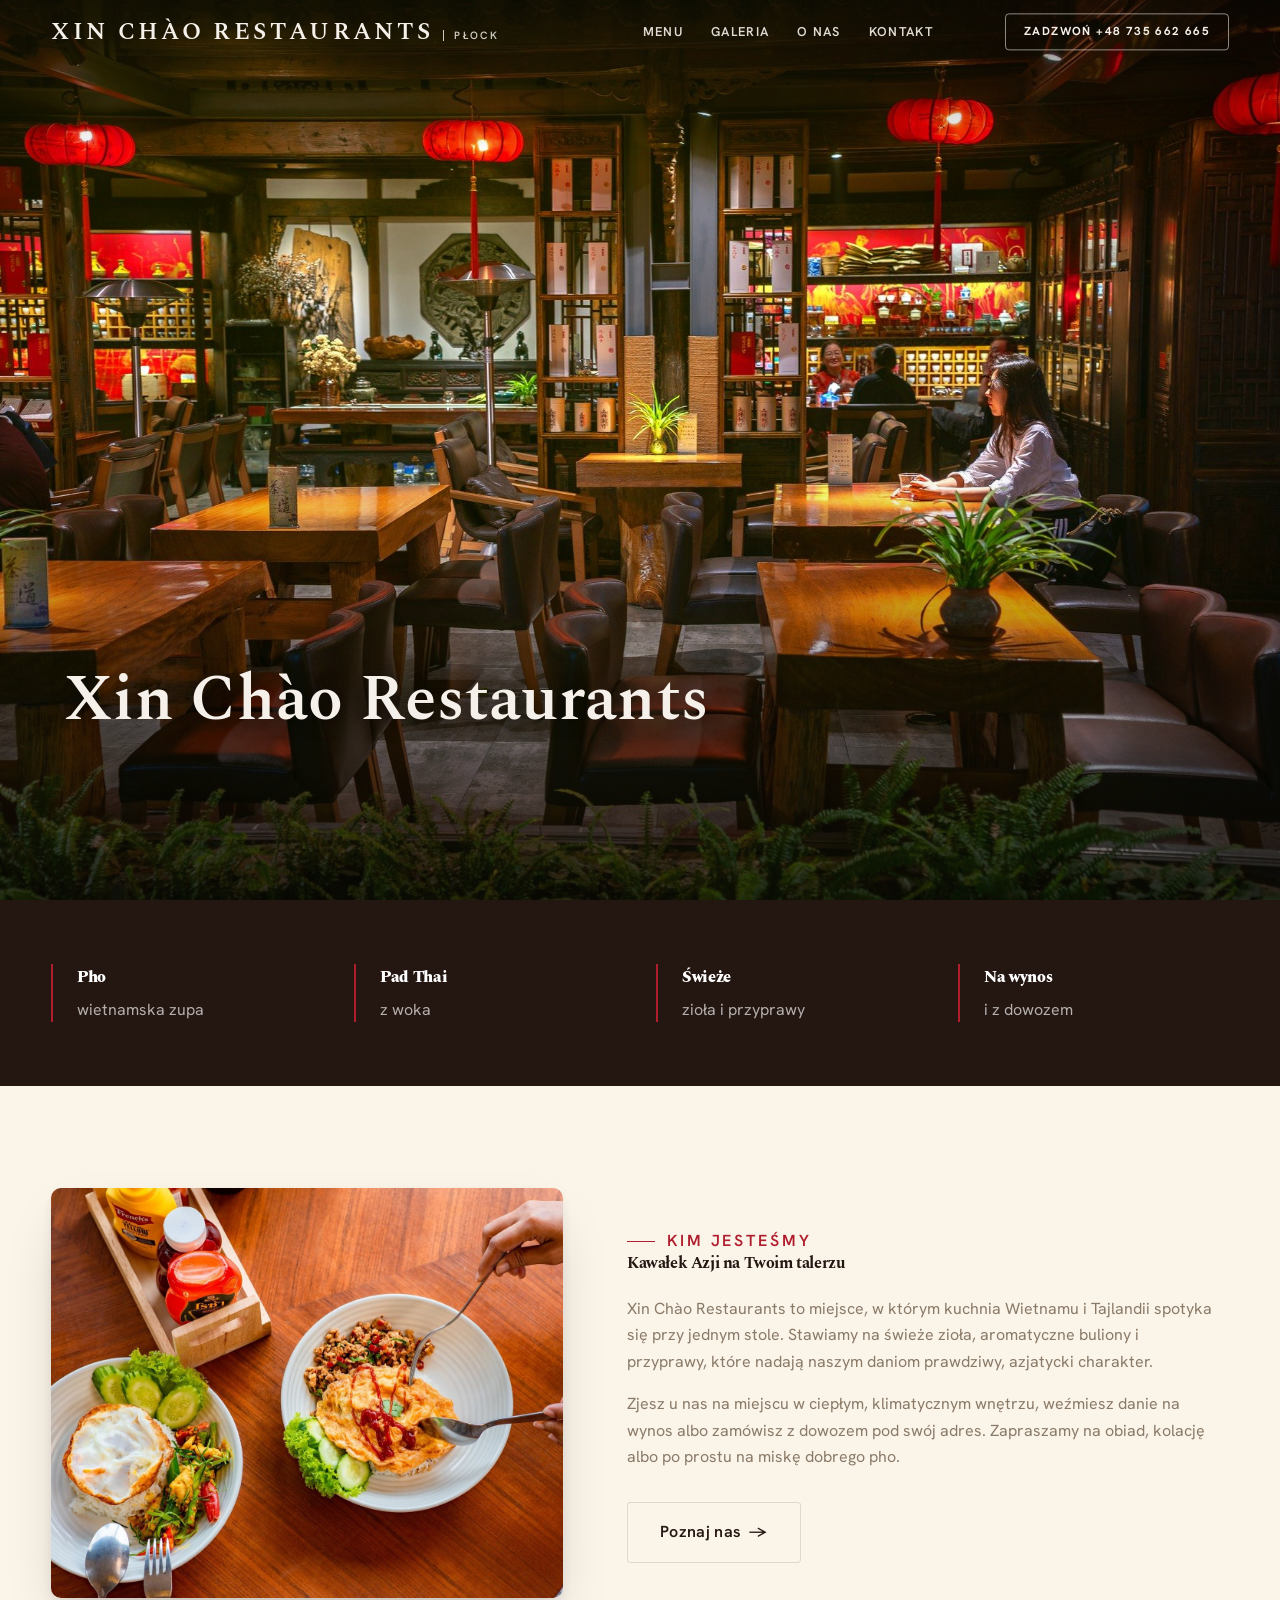
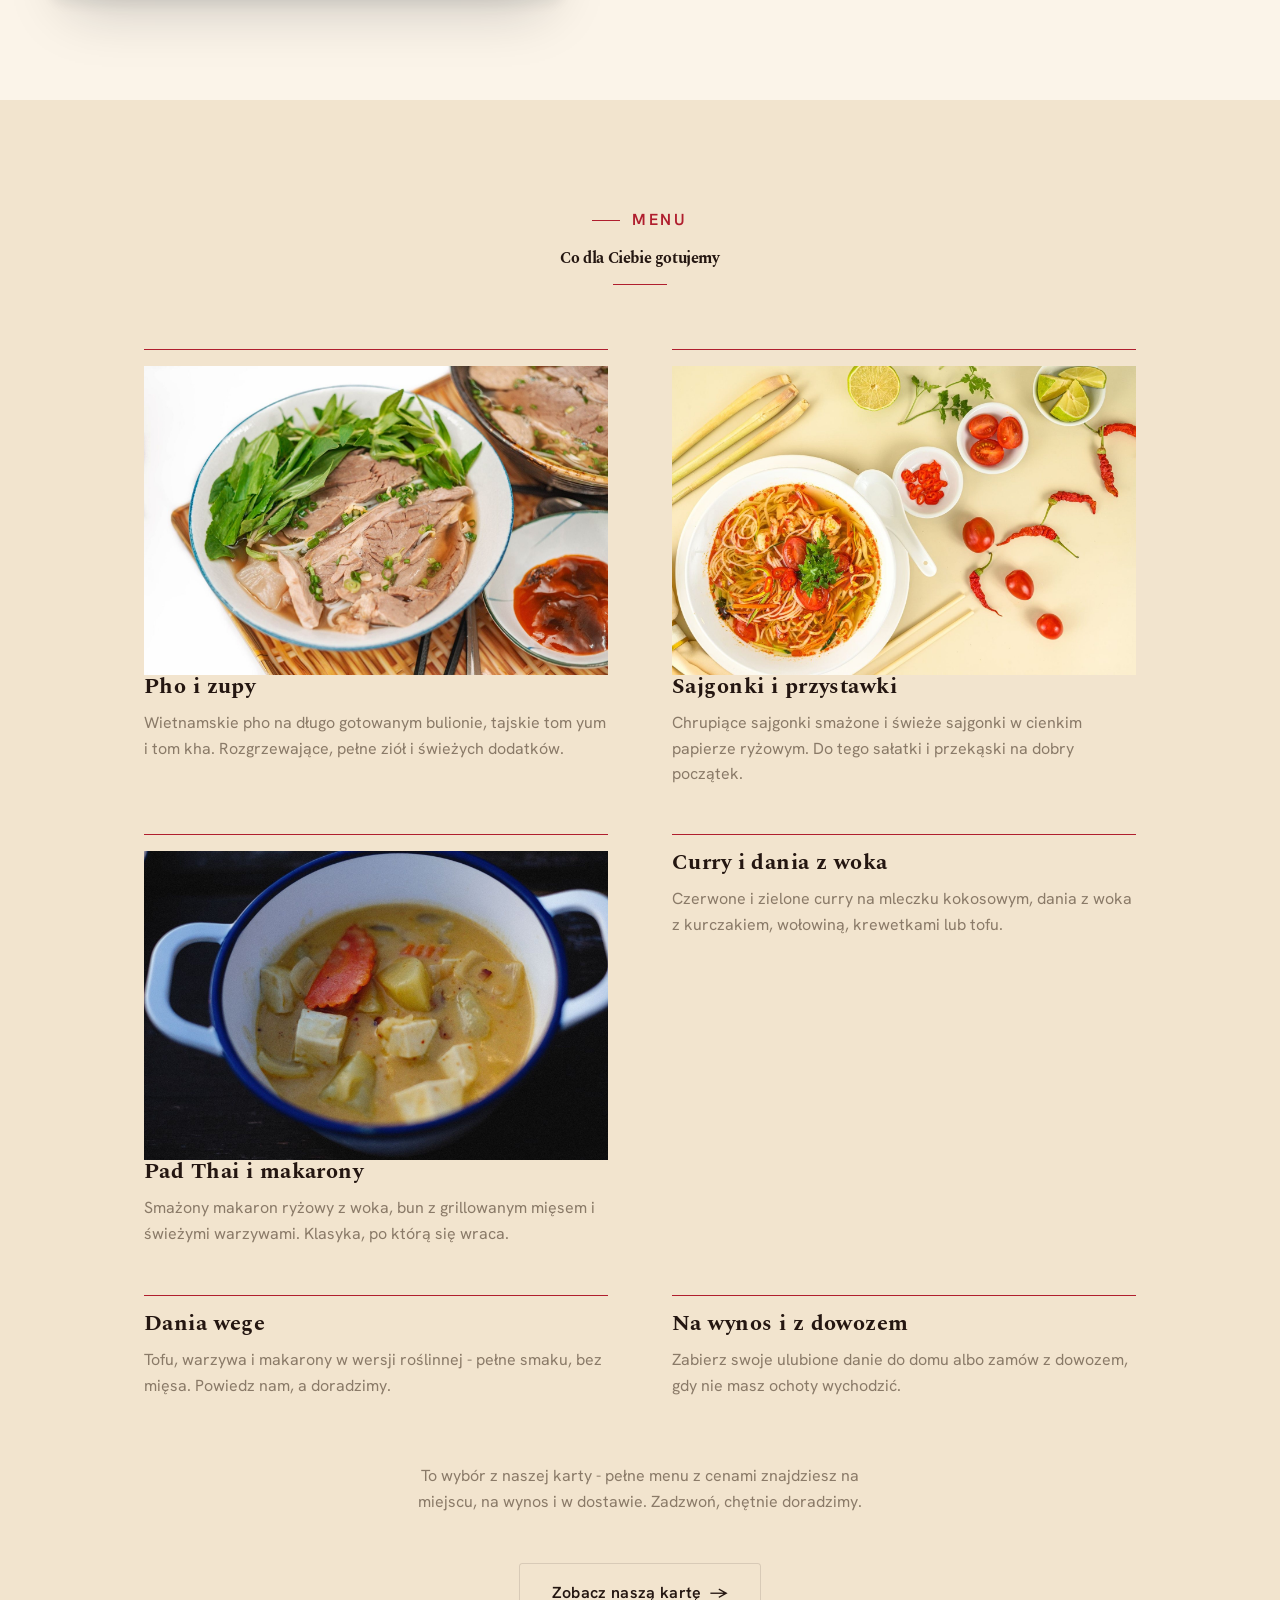
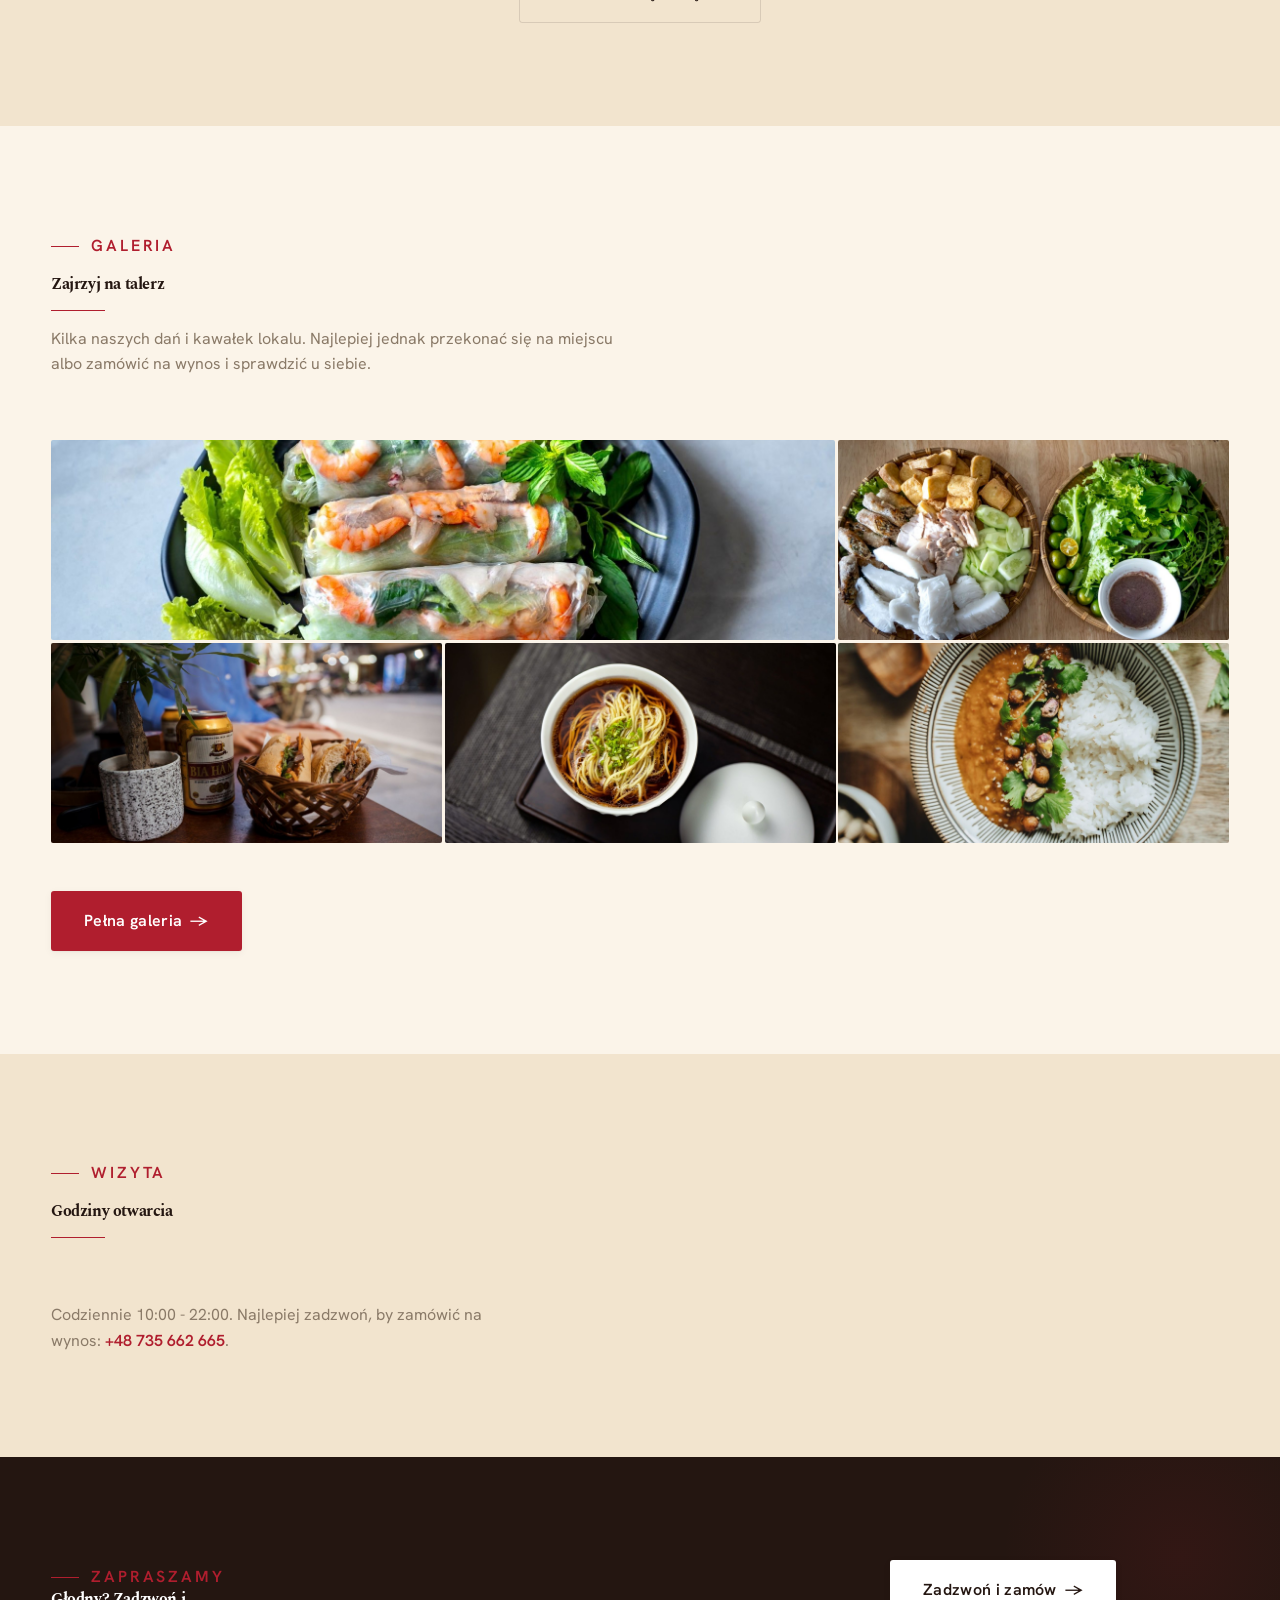
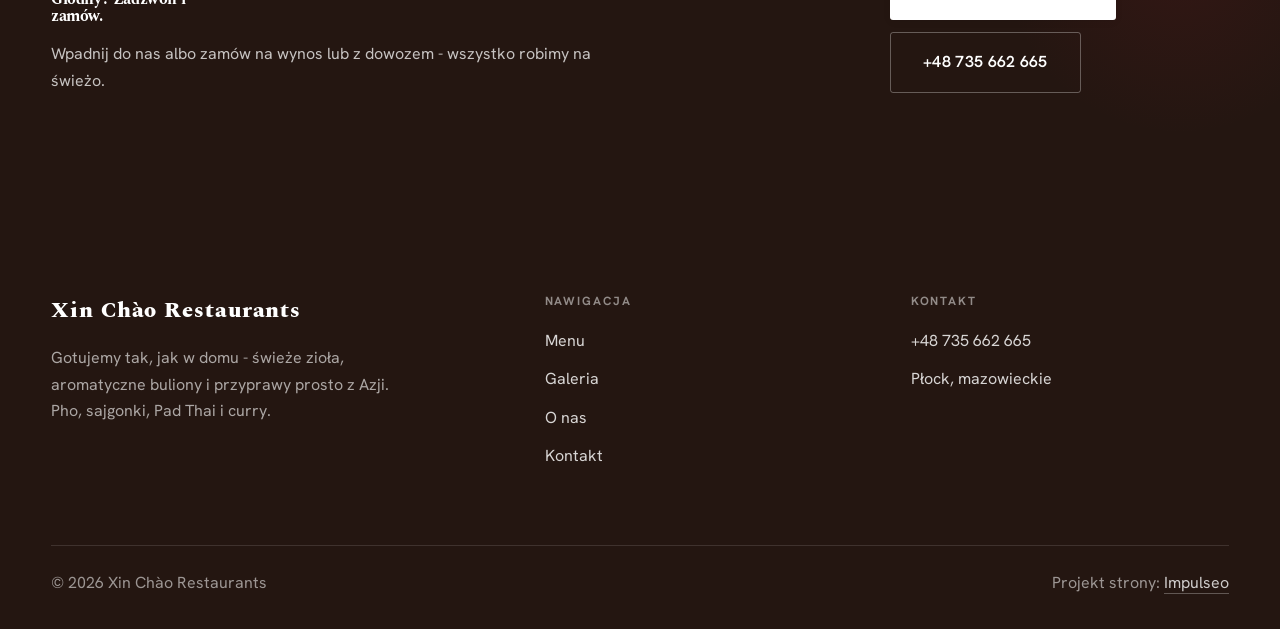
==== commit c796c06d: "Stopka: podpis Impulseo z linkiem + poprawka znikajacego napisu w naglowku" ====
--- a/index.html
+++ b/index.html
@@ -131,7 +131,7 @@
     </div>
     <div class="foot-bot">
       <span>© 2026 Xin Chào Restaurants</span>
-      <span>Projekt strony: Krzysztof Brzeziński</span>
+      <span>Projekt strony: <a class="foot-credit" href="https://impulseo.pl" target="_blank" rel="noopener">Impulseo</a></span>
     </div>
   </div>
 </footer>
--- a/assets/styles.css
+++ b/assets/styles.css
@@ -1,7 +1,7 @@
 /* ============================================================
    STOLBASZ — premium, architektoniczny B2B fit-out
    Jasna paleta, zero brązu. System wg premium-web-craft.
-   Projekt strony: Krzysztof Brzeziński
+   Projekt strony: Impulseo (impulseo.pl)
    ============================================================ */
 
 :root{
@@ -559,3 +559,19 @@
 [style*="g13.jpg"]{background-position:35% 52%}
 img[src$="/g14.jpg"]{object-position:38% 50%}
 [style*="g14.jpg"]{background-position:38% 50%}
+
+
+/* ====== IMPULSEO-FIX-20260731 ======================================================
+   1) PODPIS w stopce jest teraz linkiem do impulseo.pl - ma być widocznie klikalny.
+   2) ŻYWY NAGŁÓWEK: warstwa przenikających kadrów (.mt-hero-layer) miała z-index:1, więc
+      lądowała NAD przyciemnieniem hero, a w rodzinie „fachowcy" nawet nad panelem z tekstem
+      (.hf-panel nie miał własnego z-index). Efekt: przy zmianie zdjęcia napis znikał i wracał.
+      Teraz warstwa idzie tam, gdzie zdjęcie tła (z-index:-2), a treść nagłówka dostaje twardy
+      z-index:3. Zmieniają się WYŁĄCZNIE zdjęcia w tle - napis stoi nieruchomo.
+      (hero-cine celowo pominięte: tam img ma z-index:0 i układ był poprawny.) */
+.foot-bot a.foot-credit{color:rgba(255,255,255,.78);text-decoration:none;border-bottom:1px solid rgba(255,255,255,.28)}
+.foot-bot a.foot-credit:hover{color:#fff;border-bottom-color:#fff}
+.hero-fach > img.mt-hero-layer,.hero-gastro > img.mt-hero-layer,.hero-auto > img.mt-hero-layer,
+.hero-dom > img.mt-hero-layer,.hero-studio > img.mt-hero-layer{z-index:-2}
+.hf-panel,.hf-inner,.hd-panel,.hk-panel,.ha-inner,.hs-inner,.hg-inner{position:relative;z-index:3}
+/* ====== koniec IMPULSEO-FIX-20260731 ====== */
